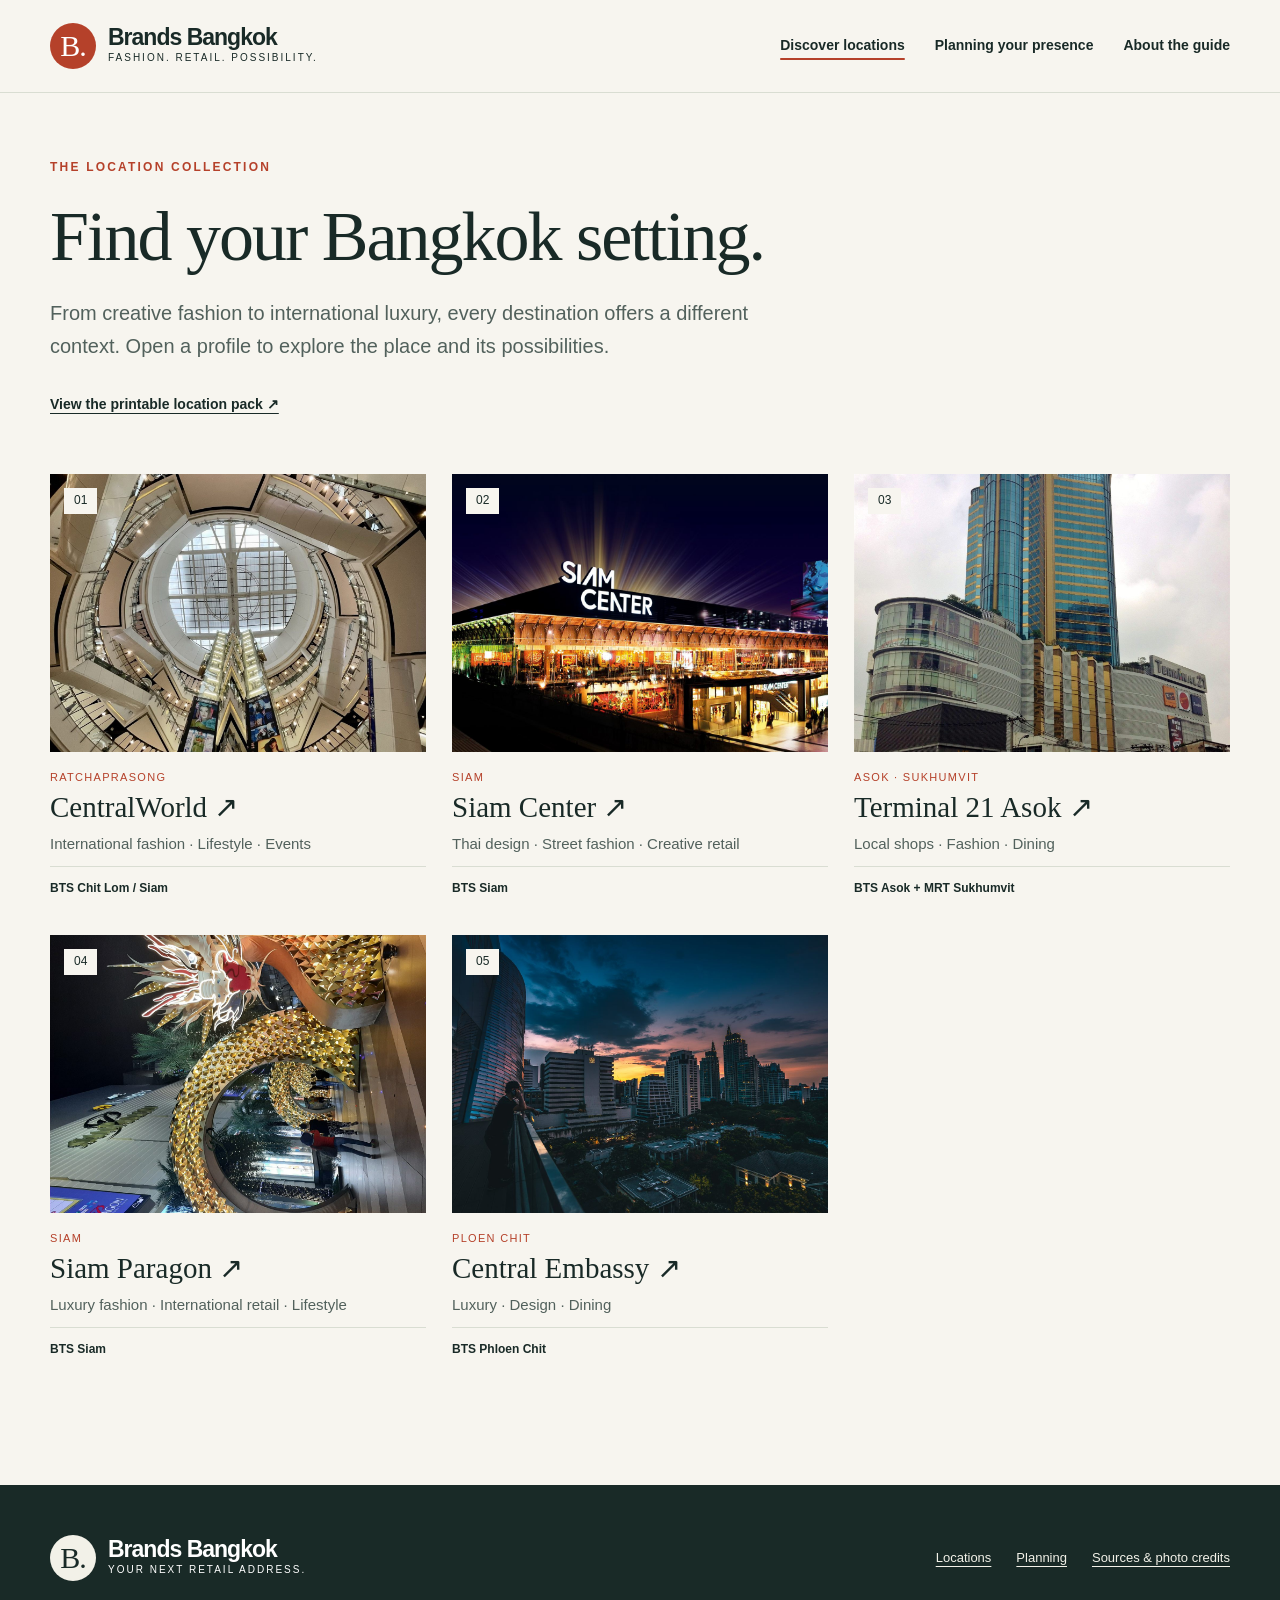
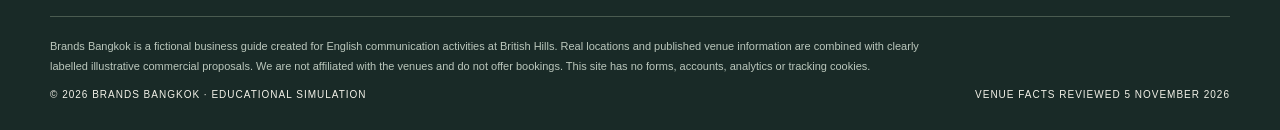
==== locations/index.html @ e3018d57 "Build Brands Bangkok location guide and printable profiles" ====
<!doctype html>
<html lang="en"><head><meta charset="utf-8"><meta name="viewport" content="width=device-width,initial-scale=1"><meta name="description" content="Explore CentralWorld, Siam Center, Terminal 21 Asok, Siam Paragon and Central Embassy."><meta name="theme-color" content="#192a27"><title>Discover locations | Brands Bangkok</title><link rel="icon" href="../assets/favicon.svg" type="image/svg+xml"><link rel="stylesheet" href="../assets/style.css"><script src="../assets/site.js" defer></script></head><body class=""><a class="skip" href="#main">Skip to content</a><header class="header"><div class="wrap header-inner"><a class="brand" href="../index.html" aria-label="Brands Bangkok home"><span class="brand-mark" aria-hidden="true">B.</span><span>Brands Bangkok<small>Fashion. Retail. Possibility.</small></span></a><button class="menu" aria-expanded="false" aria-controls="navigation">Menu</button><nav class="nav" id="navigation" aria-label="Main navigation"><a href="../locations/index.html" aria-current="page">Discover locations</a><a href="../planning.html">Planning your presence</a><a href="../about.html">About the guide</a></nav></div></header><main id="main"><div class="wrap"><section class="page-intro"><p class="eyebrow">The location collection</p><h1>Find your Bangkok setting.</h1><p class="lead">From creative fashion to international luxury, every destination offers a different context. Open a profile to explore the place and its possibilities.</p><div class="actions"><a class="text-link" href="../print-pack.html">View the printable location pack ↗</a></div></section><section class="section" style="padding-top:20px"><div class="location-grid"><a class="location-card" href="../locations/centralworld.html"><figure><img src="../assets/centralworld.jpg" alt="CentralWorld in Bangkok" loading="lazy" width="700" height="520"><span class="number">01</span></figure><p class="area">Ratchaprasong</p><h3>CentralWorld <span aria-hidden="true">↗</span></h3><p>International fashion · Lifestyle · Events</p><div class="rail">BTS Chit Lom / Siam</div></a><a class="location-card" href="../locations/siam-center.html"><figure><img src="../assets/siam-center.jpg" alt="Siam Center in Bangkok" loading="lazy" width="700" height="520"><span class="number">02</span></figure><p class="area">Siam</p><h3>Siam Center <span aria-hidden="true">↗</span></h3><p>Thai design · Street fashion · Creative retail</p><div class="rail">BTS Siam</div></a><a class="location-card" href="../locations/terminal-21-asok.html"><figure><img src="../assets/terminal-21-asok.jpg" alt="Terminal 21 Asok in Bangkok" loading="lazy" width="700" height="520"><span class="number">03</span></figure><p class="area">Asok · Sukhumvit</p><h3>Terminal 21 Asok <span aria-hidden="true">↗</span></h3><p>Local shops · Fashion · Dining</p><div class="rail">BTS Asok + MRT Sukhumvit</div></a><a class="location-card" href="../locations/siam-paragon.html"><figure><img src="../assets/siam-paragon.jpg" alt="Siam Paragon in Bangkok" loading="lazy" width="700" height="520"><span class="number">04</span></figure><p class="area">Siam</p><h3>Siam Paragon <span aria-hidden="true">↗</span></h3><p>Luxury fashion · International retail · Lifestyle</p><div class="rail">BTS Siam</div></a><a class="location-card" href="../locations/central-embassy.html"><figure><img src="../assets/central-embassy.jpg" alt="Central Embassy in Bangkok" loading="lazy" width="700" height="520"><span class="number">05</span></figure><p class="area">Ploen Chit</p><h3>Central Embassy <span aria-hidden="true">↗</span></h3><p>Luxury · Design · Dining</p><div class="rail">BTS Phloen Chit</div></a></div></section></div></main><footer class="footer"><div class="wrap"><div class="footer-top"><a class="brand" href="../index.html"><span class="brand-mark" aria-hidden="true">B.</span><span>Brands Bangkok<small>Your next retail address.</small></span></a><div class="footer-links"><a href="../locations/index.html">Locations</a><a href="../planning.html">Planning</a><a href="../sources.html">Sources &amp; photo credits</a></div></div><p>Brands Bangkok is a fictional business guide created for English communication activities at British Hills. Real locations and published venue information are combined with clearly labelled illustrative commercial proposals. We are not affiliated with the venues and do not offer bookings. This site has no forms, accounts, analytics or tracking cookies.</p><div class="footer-bottom"><span>© 2026 Brands Bangkok · Educational simulation</span><span>Venue facts reviewed 5 November 2026</span></div></div></footer></body></html>
---- assets/style.css ----
:root{--ink:#192a27;--muted:#52615c;--paper:#f7f5ef;--white:#fff;--accent:#b5412a;--line:#d9ddd2;--lime:#e5e9cc;--serif:Georgia,'Times New Roman',serif;--sans:'Segoe UI',Arial,sans-serif}
*{box-sizing:border-box}html{scroll-behavior:smooth;scroll-padding-top:100px}body{margin:0;background:var(--paper);color:var(--ink);font:17px/1.65 var(--sans)}a{color:inherit;text-underline-offset:4px}a:hover{color:var(--accent)}button,input{font:inherit}img{display:block;max-width:100%}button,a{-webkit-tap-highlight-color:transparent}a:focus-visible,button:focus-visible{outline:3px solid var(--accent);outline-offset:5px}.skip{position:absolute;left:12px;top:-100px;z-index:100;background:white;padding:12px}.skip:focus{top:12px}
.wrap{width:min(1180px,calc(100% - 80px));margin-inline:auto}.header{border-bottom:1px solid var(--line);background:var(--paper);position:sticky;top:0;z-index:20}.header-inner{display:flex;align-items:center;justify-content:space-between;gap:28px;min-height:92px}.brand{text-decoration:none;display:flex;gap:12px;align-items:center;line-height:1.05;font-weight:750;letter-spacing:-1px;font-size:23px}.brand-mark{display:flex;align-items:center;justify-content:center;background:var(--accent);color:#fff;font:30px var(--serif);height:46px;width:46px;border-radius:50%}.brand small{display:block;font:10px/1.8 var(--sans);letter-spacing:2px;text-transform:uppercase}.nav{display:flex;gap:30px;align-items:center}.nav a{text-decoration:none;font-size:14px;font-weight:600}.nav a[aria-current=page]{text-decoration:underline;text-decoration-color:var(--accent);text-decoration-thickness:2px;text-underline-offset:8px}.nav .nav-cta{border:1px solid var(--ink);padding:9px 17px}.menu{display:none;background:transparent;border:1px solid var(--line);padding:8px 13px;cursor:pointer}
.eyebrow{font-size:12px;text-transform:uppercase;letter-spacing:2.2px;font-weight:700;color:var(--accent);margin:0 0 20px}.hero{display:grid;grid-template-columns:1fr 1fr;min-height:640px;padding-top:42px;padding-bottom:48px;gap:50px;align-items:center}.hero h1{font:clamp(48px,5.5vw,82px)/1.03 var(--serif);letter-spacing:-2.6px;margin:0 0 28px;font-weight:400}.hero h1 em{color:var(--accent);font-style:italic}.hero .lead{font-size:19px;line-height:1.65;max-width:490px}.lead{font-size:20px;line-height:1.65;color:var(--muted);max-width:760px}.hero-photo{position:relative;align-self:stretch;min-height:520px;overflow:hidden;border-radius:160px 0 0 0;background:#293c3b}.hero-photo img{height:100%;width:100%;object-fit:cover;position:absolute;inset:0}.photo-label{position:absolute;bottom:20px;left:22px;color:white;background:rgba(14,28,30,.8);font-size:12px;padding:9px 14px;z-index:1}.actions{display:flex;gap:22px;flex-wrap:wrap;align-items:center;margin-top:30px}.button{display:inline-flex;align-items:center;justify-content:center;gap:24px;padding:13px 23px;background:var(--ink);color:#fff;border:1px solid var(--ink);text-decoration:none;font-size:14px;font-weight:650;cursor:pointer}.button:hover{background:var(--accent);border-color:var(--accent);color:#fff}.button.light{background:transparent;color:var(--ink)}.button.light:hover{background:var(--ink);color:white}.text-link{font-size:14px;font-weight:650}.strap{display:flex;justify-content:space-between;gap:20px;padding:22px 0;border-block:1px solid var(--line);font-size:12px;text-transform:uppercase;letter-spacing:1.5px}.strap span{display:flex;gap:12px;align-items:center}.dot{height:7px;width:7px;background:var(--accent);border-radius:50%}
section.section{padding:80px 0}.section-heading{display:flex;justify-content:space-between;align-items:end;gap:30px;margin-bottom:35px}.section-heading h2,h2.section-title{font:44px/1.15 var(--serif);font-weight:400;margin:0;letter-spacing:-1px}.section-heading p{max-width:420px;font-size:16px;color:var(--muted);margin:0}.location-grid{display:grid;grid-template-columns:repeat(3,1fr);gap:36px 26px}.location-card{text-decoration:none;display:block}.location-card figure{margin:0;overflow:hidden;background:#d9ddd2;aspect-ratio:1.35;position:relative}.location-card img{width:100%;height:100%;object-fit:cover;transition:transform .4s ease}.location-card:hover img{transform:scale(1.04)}.location-card .number{position:absolute;top:14px;left:14px;background:var(--paper);padding:3px 10px;font-size:12px}.location-card .area{font-size:11px;text-transform:uppercase;letter-spacing:1.3px;color:var(--accent);margin:16px 0 3px}.location-card h3{font:29px/1.2 var(--serif);margin:0 0 8px}.location-card p{font-size:15px;color:var(--muted);margin:0 0 9px}.location-card .rail{border-top:1px solid var(--line);padding-top:12px;font-size:12px;font-weight:600}.feature{background:var(--lime);padding:55px;display:grid;grid-template-columns:1fr 1fr;gap:70px}.feature h2{font:42px/1.15 var(--serif);font-weight:400;margin:0 0 20px}.feature p{color:#3e5145;margin:0 0 20px}.feature .feature-list{display:grid;gap:20px}.feature-list article{border-top:1px solid #bbc4a8;padding-top:16px}.feature-list h3{font-size:17px;margin:0 0 4px}.feature-list p{font-size:15px;margin:0}
.page-intro{padding:65px 0 38px}.page-intro h1{font:clamp(44px,6vw,70px)/1.1 var(--serif);font-weight:400;letter-spacing:-2px;margin:0 0 22px}.breadcrumb{font-size:12px;color:var(--muted);margin:28px 0}.breadcrumb a{color:inherit}.venue-hero{position:relative;height:410px;background:var(--ink);overflow:hidden}.venue-hero img{width:100%;height:100%;object-fit:cover}.venue-top{display:flex;justify-content:space-between;align-items:center;margin-bottom:20px;gap:20px}.venue-top .eyebrow{margin:0}.page-intro.venue-intro{padding-top:22px}.venue-title{display:grid;grid-template-columns:1fr 1fr;gap:65px;align-items:center}.venue-title h1{font-size:clamp(44px,5vw,65px);margin:0 0 12px}.venue-title .tagline{font:25px/1.3 var(--serif);margin:0}.venue-title .lead{font-size:18px}.facts{display:grid;grid-template-columns:1fr 1fr 1fr;border-block:1px solid var(--line);margin-top:30px;padding:20px 0;gap:30px}.facts dt{font-size:11px;text-transform:uppercase;letter-spacing:1.5px;color:var(--muted)}.facts dd{margin:5px 0 0;font-size:15px;font-weight:600}.venue-content{display:grid;grid-template-columns:minmax(0,1.65fr) minmax(280px,1fr);gap:75px;padding:52px 0 70px}.prose h2{font:30px/1.2 var(--serif);font-weight:400;margin:0 0 15px}.prose p{margin:0 0 33px;color:#374942;line-height:1.8}.prose h3{font:23px var(--serif);font-weight:400}.offer{background:var(--white);border-top:4px solid var(--accent);padding:30px;align-self:start}.offer .eyebrow{font-size:10px;margin-bottom:13px}.offer h2{font:30px/1.2 var(--serif);margin:0 0 15px;font-weight:400}.offer p{font-size:14px;line-height:1.7}.offer .price{font-size:31px;line-height:1.2;font-weight:700;letter-spacing:-1px;margin:20px 0 4px}.offer .price small{font-size:12px;letter-spacing:0;font-weight:400}.offer dl{margin:24px 0}.offer dl div{display:flex;justify-content:space-between;border-bottom:1px solid var(--line);padding:9px 0;gap:18px;font-size:13px}.offer dd{margin:0;font-weight:650}.offer .disclosure{font-size:11px;color:var(--muted);border-top:1px solid var(--line);padding-top:17px}.check{padding:25px 28px;background:var(--lime);border-left:3px solid #63794c;margin:15px 0 35px}.check h2{font-size:25px}.check p{font-size:15px;margin:0}.source-detail{border-top:1px solid var(--line);padding:18px 0;font-size:13px}.source-detail summary{cursor:pointer;font-weight:600}.source-detail ul{padding-left:19px}.photo-credit{font-size:11px;color:var(--muted);margin:10px 0 0}.related{padding-top:50px;border-top:1px solid var(--line)}.related .location-grid{grid-template-columns:repeat(2,1fr)}.related .location-card figure{aspect-ratio:2}
.editorial{max-width:800px;margin:0 auto;padding-bottom:70px}.editorial h2{font:34px/1.3 var(--serif);font-weight:400;margin:44px 0 15px}.editorial p{color:#374942}.editorial li{margin-bottom:10px}.editorial .steps{counter-reset:steps;list-style:none;padding:0}.steps li{counter-increment:steps;border-top:1px solid var(--line);padding:25px 0 25px 55px;position:relative}.steps li:before{content:'0' counter(steps);position:absolute;left:0;color:var(--accent);font-size:14px}.steps h2{margin:0 0 10px;font-size:27px}.steps p{margin:0}.source-block{border-top:1px solid var(--line);padding:20px 0}.source-block h2{font-size:27px;margin:0 0 10px}.source-block li{font-size:15px}.note{border-left:3px solid var(--accent);padding:16px 22px;background:#eeece4;font-size:14px}.footer{background:var(--ink);color:#f2f1e8;margin-top:45px;padding:50px 0 26px}.footer-top{display:flex;justify-content:space-between;gap:30px;border-bottom:1px solid #4a5b50;padding-bottom:35px;margin-bottom:20px}.footer .brand{color:white}.footer .brand-mark{background:#f2f1e8;color:var(--ink)}.footer-links{display:flex;gap:25px;align-items:center;font-size:13px;flex-wrap:wrap}.footer p{font-size:11px;line-height:1.8;color:#bbc7bc;max-width:900px}.footer-bottom{display:flex;justify-content:space-between;gap:20px;font-size:10px;text-transform:uppercase;letter-spacing:1px}
@media(min-width:950px){.location-grid .location-card:nth-child(4),.location-grid .location-card:nth-child(5){grid-column:span 1}}@media(max-width:950px){.wrap{width:calc(100% - 44px)}.hero{gap:28px;min-height:560px}.hero-photo{min-height:480px;border-top-left-radius:120px}.hero h1{font-size:60px}.location-grid{grid-template-columns:repeat(2,1fr)}.feature{gap:35px;padding:35px}.venue-content{gap:35px}.venue-title{gap:30px}.nav{gap:18px}.nav a{font-size:12px}}@media(max-width:650px){body{font-size:16px}.wrap{width:calc(100% - 36px)}.header-inner{min-height:76px;flex-wrap:wrap;gap:0}.brand{font-size:20px}.brand-mark{height:39px;width:39px;font-size:25px}.brand small{font-size:8px}.menu{display:block;font-size:12px}.nav{width:100%;display:flex;flex-wrap:wrap;gap:16px;padding:15px 0;border-top:1px solid var(--line)}.nav a{font-size:13px}.nav .nav-cta{padding:5px 10px}.js .nav{display:none}.js .nav.open{display:flex}.hero{grid-template-columns:1fr;gap:30px;padding-top:36px}.hero h1{font-size:57px;letter-spacing:-2px}.hero .lead{font-size:17px}.hero-photo{min-height:340px;border-top-left-radius:95px}.strap{flex-wrap:wrap;gap:12px;font-size:10px;justify-content:flex-start}.section-heading{display:block}.section-heading h2,h2.section-title{font-size:36px;margin-bottom:18px}.section-heading p{font-size:15px}.location-grid{grid-template-columns:1fr;gap:35px}.location-card h3{font-size:28px}.location-card figure{aspect-ratio:1.55}.feature{grid-template-columns:1fr;gap:25px;padding:28px}.feature h2{font-size:34px}.section.section{padding:52px 0}.venue-title{grid-template-columns:1fr;gap:10px}.venue-title h1{font-size:49px}.venue-hero{height:270px}.venue-content{grid-template-columns:1fr;gap:20px;padding-top:35px}.facts{grid-template-columns:1fr;gap:14px}.facts dt{display:inline}.facts dd{display:block;margin:3px 0}.venue-top{align-items:flex-start}.venue-top .button{font-size:11px;padding:8px 12px;white-space:nowrap}.venue-top .eyebrow{font-size:10px;letter-spacing:1px}.related .location-grid{grid-template-columns:1fr}.footer-top{flex-direction:column}.footer-links{gap:16px}.page-intro{padding-top:40px}.page-intro h1{font-size:49px}.lead{font-size:18px}.footer-bottom{flex-wrap:wrap}.eyebrow{font-size:10px}.offer{padding:25px}}
@media(prefers-reduced-motion:reduce){html{scroll-behavior:auto}*,*:before,*:after{transition:none!important;animation:none!important}}
@media print{@page{size:A4;margin:15mm}body{background:white;font:10pt/1.5 Arial,sans-serif;color:#111}.wrap{width:100%}.header{position:static;border-bottom:1px solid #999}.header-inner{min-height:55px}.brand{font-size:17pt}.brand-mark{height:32px;width:32px;font-size:20pt}.nav,.menu,.skip,.actions,.strap,.footer-links,.print-button,.related,.hero-photo,.photo-label{display:none!important}.page-intro{padding:18px 0}.page-intro h1,.venue-title h1{font-size:30pt;letter-spacing:0}.venue-title{display:block}.venue-title .lead{font-size:11pt}.venue-hero{height:130px}.venue-hero img{object-fit:cover}.facts{grid-template-columns:repeat(3,1fr);gap:15px;margin-top:15px;padding:10px 0}.facts dd{font-size:9pt}.venue-content{display:block;padding:20px 0}.prose h2{font-size:17pt;margin-bottom:7px;break-after:avoid}.prose p{margin-bottom:17px;line-height:1.55}.offer{border:1px solid #888;border-top:3px solid #333;padding:18px;break-inside:avoid;margin-top:20px}.offer h2{font-size:20pt}.offer p{font-size:9pt}.offer .price{font-size:22pt}.offer dl{margin:10px 0}.offer dl div{padding:5px 0}.offer .disclosure{font-size:8pt}.check{background:transparent;border:1px solid #aaa;padding:15px;break-inside:avoid}.check p{font-size:10pt}.source-detail{display:none}.photo-credit{font-size:7pt}.footer{background:white;color:#333;margin-top:15px;padding:10px 0;border-top:1px solid #999}.footer-top{display:none}.footer p{font-size:8pt;color:#333}.footer-bottom{font-size:7pt}.location-grid{grid-template-columns:1fr 1fr}.location-card{break-inside:avoid}.location-card figure{height:120px;aspect-ratio:auto}.location-card h3{font-size:17pt}.hero{display:block;min-height:0;padding:20px 0}.hero h1{font-size:35pt}.hero .lead{font-size:11pt}.section.section{padding:25px 0}.section-heading h2{font-size:23pt}.feature{display:block;background:transparent;border:1px solid #aaa;padding:20px}.feature h2{font-size:23pt}.source-block{break-inside:avoid}a{color:#111}.editorial{padding:0}}
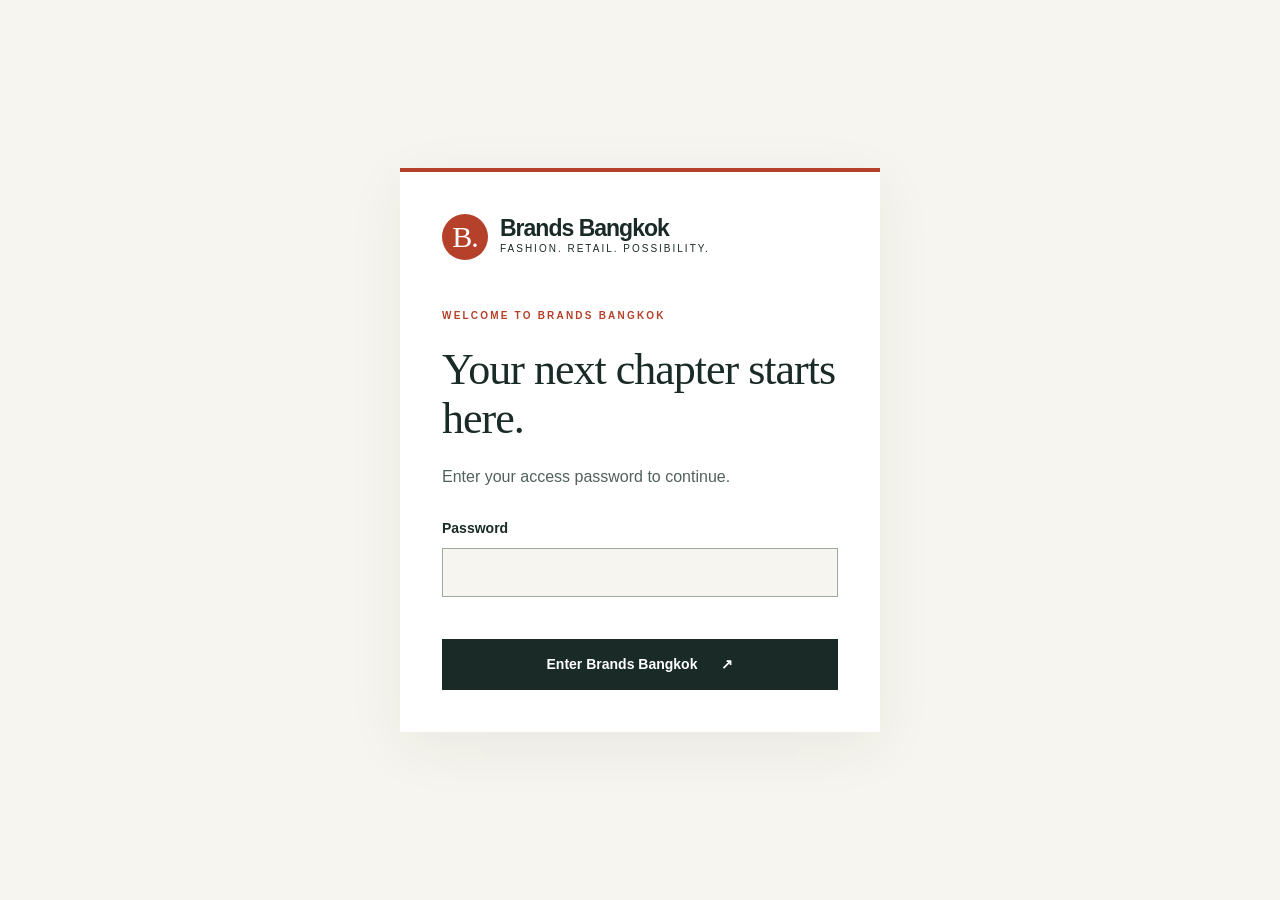
==== commit 2201abda: "Add visitor password gate and simplify Brands Bangkok promotional copy" ====
--- a/locations/index.html
+++ b/locations/index.html
@@ -1,2 +1,2 @@
 <!doctype html>
-<html lang="en"><head><meta charset="utf-8"><meta name="viewport" content="width=device-width,initial-scale=1"><meta name="description" content="Explore CentralWorld, Siam Center, Terminal 21 Asok, Siam Paragon and Central Embassy."><meta name="theme-color" content="#192a27"><title>Discover locations | Brands Bangkok</title><link rel="icon" href="../assets/favicon.svg" type="image/svg+xml"><link rel="stylesheet" href="../assets/style.css"><script src="../assets/site.js" defer></script></head><body class=""><a class="skip" href="#main">Skip to content</a><header class="header"><div class="wrap header-inner"><a class="brand" href="../index.html" aria-label="Brands Bangkok home"><span class="brand-mark" aria-hidden="true">B.</span><span>Brands Bangkok<small>Fashion. Retail. Possibility.</small></span></a><button class="menu" aria-expanded="false" aria-controls="navigation">Menu</button><nav class="nav" id="navigation" aria-label="Main navigation"><a href="../locations/index.html" aria-current="page">Discover locations</a><a href="../planning.html">Planning your presence</a><a href="../about.html">About the guide</a></nav></div></header><main id="main"><div class="wrap"><section class="page-intro"><p class="eyebrow">The location collection</p><h1>Find your Bangkok setting.</h1><p class="lead">From creative fashion to international luxury, every destination offers a different context. Open a profile to explore the place and its possibilities.</p><div class="actions"><a class="text-link" href="../print-pack.html">View the printable location pack ↗</a></div></section><section class="section" style="padding-top:20px"><div class="location-grid"><a class="location-card" href="../locations/centralworld.html"><figure><img src="../assets/centralworld.jpg" alt="CentralWorld in Bangkok" loading="lazy" width="700" height="520"><span class="number">01</span></figure><p class="area">Ratchaprasong</p><h3>CentralWorld <span aria-hidden="true">↗</span></h3><p>International fashion · Lifestyle · Events</p><div class="rail">BTS Chit Lom / Siam</div></a><a class="location-card" href="../locations/siam-center.html"><figure><img src="../assets/siam-center.jpg" alt="Siam Center in Bangkok" loading="lazy" width="700" height="520"><span class="number">02</span></figure><p class="area">Siam</p><h3>Siam Center <span aria-hidden="true">↗</span></h3><p>Thai design · Street fashion · Creative retail</p><div class="rail">BTS Siam</div></a><a class="location-card" href="../locations/terminal-21-asok.html"><figure><img src="../assets/terminal-21-asok.jpg" alt="Terminal 21 Asok in Bangkok" loading="lazy" width="700" height="520"><span class="number">03</span></figure><p class="area">Asok · Sukhumvit</p><h3>Terminal 21 Asok <span aria-hidden="true">↗</span></h3><p>Local shops · Fashion · Dining</p><div class="rail">BTS Asok + MRT Sukhumvit</div></a><a class="location-card" href="../locations/siam-paragon.html"><figure><img src="../assets/siam-paragon.jpg" alt="Siam Paragon in Bangkok" loading="lazy" width="700" height="520"><span class="number">04</span></figure><p class="area">Siam</p><h3>Siam Paragon <span aria-hidden="true">↗</span></h3><p>Luxury fashion · International retail · Lifestyle</p><div class="rail">BTS Siam</div></a><a class="location-card" href="../locations/central-embassy.html"><figure><img src="../assets/central-embassy.jpg" alt="Central Embassy in Bangkok" loading="lazy" width="700" height="520"><span class="number">05</span></figure><p class="area">Ploen Chit</p><h3>Central Embassy <span aria-hidden="true">↗</span></h3><p>Luxury · Design · Dining</p><div class="rail">BTS Phloen Chit</div></a></div></section></div></main><footer class="footer"><div class="wrap"><div class="footer-top"><a class="brand" href="../index.html"><span class="brand-mark" aria-hidden="true">B.</span><span>Brands Bangkok<small>Your next retail address.</small></span></a><div class="footer-links"><a href="../locations/index.html">Locations</a><a href="../planning.html">Planning</a><a href="../sources.html">Sources &amp; photo credits</a></div></div><p>Brands Bangkok is a fictional business guide created for English communication activities at British Hills. Real locations and published venue information are combined with clearly labelled illustrative commercial proposals. We are not affiliated with the venues and do not offer bookings. This site has no forms, accounts, analytics or tracking cookies.</p><div class="footer-bottom"><span>© 2026 Brands Bangkok · Educational simulation</span><span>Venue facts reviewed 5 November 2026</span></div></div></footer></body></html>+<html lang="en" class="access-locked"><head><meta charset="utf-8"><meta name="viewport" content="width=device-width,initial-scale=1"><meta name="robots" content="noindex,nofollow,noarchive"><meta name="description" content="Explore CentralWorld, Siam Center, Terminal 21 Asok, Siam Paragon and Central Embassy."><meta name="theme-color" content="#192a27"><title>Discover locations | Brands Bangkok</title><style>html.access-locked #site-content{display:none!important}#access-gate{display:none}html.access-locked #access-gate{display:grid}</style><script src="../assets/access.js"></script><link rel="icon" href="../assets/favicon.svg" type="image/svg+xml"><link rel="stylesheet" href="../assets/style.css"><script src="../assets/site.js" defer></script></head><body class=""><section id="access-gate" aria-labelledby="access-title"><div class="access-card"><a class="brand" href="../index.html" aria-label="Brands Bangkok"><span class="brand-mark" aria-hidden="true">B.</span><span>Brands Bangkok<small>Fashion. Retail. Possibility.</small></span></a><p class="eyebrow">Welcome to Brands Bangkok</p><h1 id="access-title">Your next chapter starts here.</h1><p>Enter your access password to continue.</p><form id="access-form" action="#"><label for="access-password">Password</label><input id="access-password" type="password" autocomplete="current-password" required aria-describedby="access-error"><p id="access-error" role="alert" aria-live="polite"></p><button class="button" type="submit">Enter Brands Bangkok <span aria-hidden="true">↗</span></button></form><noscript><p>JavaScript is needed to enter this site. Please enable it in your browser.</p></noscript></div></section><div id="site-content"><a class="skip" href="#main">Skip to content</a><header class="header"><div class="wrap header-inner"><a class="brand" href="../index.html" aria-label="Brands Bangkok home"><span class="brand-mark" aria-hidden="true">B.</span><span>Brands Bangkok<small>Fashion. Retail. Possibility.</small></span></a><button class="menu" aria-expanded="false" aria-controls="navigation">Menu</button><nav class="nav" id="navigation" aria-label="Main navigation"><a href="../locations/index.html" aria-current="page">Discover locations</a><a href="../planning.html">Planning your presence</a><a href="../about.html">About us</a></nav></div></header><main id="main"><div class="wrap"><section class="page-intro"><p class="eyebrow">The location collection</p><h1>Find your Bangkok setting.</h1><p class="lead">Five locations. Five different shopping experiences. Explore the shops, transport and retail spaces at each address.</p></section><section class="section" style="padding-top:20px"><div class="location-grid"><a class="location-card" href="../locations/centralworld.html"><figure><img src="../assets/centralworld.jpg" alt="CentralWorld in Bangkok" loading="lazy" width="700" height="520"><span class="number">01</span></figure><p class="area">Ratchaprasong</p><h3>CentralWorld <span aria-hidden="true">↗</span></h3><p>International fashion · Lifestyle · Events</p><div class="rail">BTS Chit Lom / Siam</div></a><a class="location-card" href="../locations/siam-center.html"><figure><img src="../assets/siam-center.jpg" alt="Siam Center in Bangkok" loading="lazy" width="700" height="520"><span class="number">02</span></figure><p class="area">Siam</p><h3>Siam Center <span aria-hidden="true">↗</span></h3><p>Thai design · Street fashion · Creative retail</p><div class="rail">BTS Siam</div></a><a class="location-card" href="../locations/terminal-21-asok.html"><figure><img src="../assets/terminal-21-asok.jpg" alt="Terminal 21 Asok in Bangkok" loading="lazy" width="700" height="520"><span class="number">03</span></figure><p class="area">Asok · Sukhumvit</p><h3>Terminal 21 Asok <span aria-hidden="true">↗</span></h3><p>Local shops · Fashion · Dining</p><div class="rail">BTS Asok + MRT Sukhumvit</div></a><a class="location-card" href="../locations/siam-paragon.html"><figure><img src="../assets/siam-paragon.jpg" alt="Siam Paragon in Bangkok" loading="lazy" width="700" height="520"><span class="number">04</span></figure><p class="area">Siam</p><h3>Siam Paragon <span aria-hidden="true">↗</span></h3><p>Luxury fashion · International retail · Lifestyle</p><div class="rail">BTS Siam</div></a><a class="location-card" href="../locations/central-embassy.html"><figure><img src="../assets/central-embassy.jpg" alt="Central Embassy in Bangkok" loading="lazy" width="700" height="520"><span class="number">05</span></figure><p class="area">Ploen Chit</p><h3>Central Embassy <span aria-hidden="true">↗</span></h3><p>Luxury · Design · Dining</p><div class="rail">BTS Phloen Chit</div></a></div></section></div></main><footer class="footer"><div class="wrap"><div class="footer-top"><a class="brand" href="../index.html"><span class="brand-mark" aria-hidden="true">B.</span><span>Brands Bangkok<small>Your next retail address.</small></span></a><div class="footer-links"><a href="../locations/index.html">Locations</a><a href="../planning.html">Planning</a><a href="../sources.html">Sources &amp; photo credits</a></div></div><div class="footer-bottom"><span>© 2026 Brands Bangkok · Fashion &amp; retail in Bangkok</span><button class="lock-button" data-lock>Lock site</button></div></div></footer></div></body></html>
--- a/assets/style.css
+++ b/assets/style.css
@@ -9,3 +9,18 @@
 @media(min-width:950px){.location-grid .location-card:nth-child(4),.location-grid .location-card:nth-child(5){grid-column:span 1}}@media(max-width:950px){.wrap{width:calc(100% - 44px)}.hero{gap:28px;min-height:560px}.hero-photo{min-height:480px;border-top-left-radius:120px}.hero h1{font-size:60px}.location-grid{grid-template-columns:repeat(2,1fr)}.feature{gap:35px;padding:35px}.venue-content{gap:35px}.venue-title{gap:30px}.nav{gap:18px}.nav a{font-size:12px}}@media(max-width:650px){body{font-size:16px}.wrap{width:calc(100% - 36px)}.header-inner{min-height:76px;flex-wrap:wrap;gap:0}.brand{font-size:20px}.brand-mark{height:39px;width:39px;font-size:25px}.brand small{font-size:8px}.menu{display:block;font-size:12px}.nav{width:100%;display:flex;flex-wrap:wrap;gap:16px;padding:15px 0;border-top:1px solid var(--line)}.nav a{font-size:13px}.nav .nav-cta{padding:5px 10px}.js .nav{display:none}.js .nav.open{display:flex}.hero{grid-template-columns:1fr;gap:30px;padding-top:36px}.hero h1{font-size:57px;letter-spacing:-2px}.hero .lead{font-size:17px}.hero-photo{min-height:340px;border-top-left-radius:95px}.strap{flex-wrap:wrap;gap:12px;font-size:10px;justify-content:flex-start}.section-heading{display:block}.section-heading h2,h2.section-title{font-size:36px;margin-bottom:18px}.section-heading p{font-size:15px}.location-grid{grid-template-columns:1fr;gap:35px}.location-card h3{font-size:28px}.location-card figure{aspect-ratio:1.55}.feature{grid-template-columns:1fr;gap:25px;padding:28px}.feature h2{font-size:34px}.section.section{padding:52px 0}.venue-title{grid-template-columns:1fr;gap:10px}.venue-title h1{font-size:49px}.venue-hero{height:270px}.venue-content{grid-template-columns:1fr;gap:20px;padding-top:35px}.facts{grid-template-columns:1fr;gap:14px}.facts dt{display:inline}.facts dd{display:block;margin:3px 0}.venue-top{align-items:flex-start}.venue-top .button{font-size:11px;padding:8px 12px;white-space:nowrap}.venue-top .eyebrow{font-size:10px;letter-spacing:1px}.related .location-grid{grid-template-columns:1fr}.footer-top{flex-direction:column}.footer-links{gap:16px}.page-intro{padding-top:40px}.page-intro h1{font-size:49px}.lead{font-size:18px}.footer-bottom{flex-wrap:wrap}.eyebrow{font-size:10px}.offer{padding:25px}}
 @media(prefers-reduced-motion:reduce){html{scroll-behavior:auto}*,*:before,*:after{transition:none!important;animation:none!important}}
 @media print{@page{size:A4;margin:15mm}body{background:white;font:10pt/1.5 Arial,sans-serif;color:#111}.wrap{width:100%}.header{position:static;border-bottom:1px solid #999}.header-inner{min-height:55px}.brand{font-size:17pt}.brand-mark{height:32px;width:32px;font-size:20pt}.nav,.menu,.skip,.actions,.strap,.footer-links,.print-button,.related,.hero-photo,.photo-label{display:none!important}.page-intro{padding:18px 0}.page-intro h1,.venue-title h1{font-size:30pt;letter-spacing:0}.venue-title{display:block}.venue-title .lead{font-size:11pt}.venue-hero{height:130px}.venue-hero img{object-fit:cover}.facts{grid-template-columns:repeat(3,1fr);gap:15px;margin-top:15px;padding:10px 0}.facts dd{font-size:9pt}.venue-content{display:block;padding:20px 0}.prose h2{font-size:17pt;margin-bottom:7px;break-after:avoid}.prose p{margin-bottom:17px;line-height:1.55}.offer{border:1px solid #888;border-top:3px solid #333;padding:18px;break-inside:avoid;margin-top:20px}.offer h2{font-size:20pt}.offer p{font-size:9pt}.offer .price{font-size:22pt}.offer dl{margin:10px 0}.offer dl div{padding:5px 0}.offer .disclosure{font-size:8pt}.check{background:transparent;border:1px solid #aaa;padding:15px;break-inside:avoid}.check p{font-size:10pt}.source-detail{display:none}.photo-credit{font-size:7pt}.footer{background:white;color:#333;margin-top:15px;padding:10px 0;border-top:1px solid #999}.footer-top{display:none}.footer p{font-size:8pt;color:#333}.footer-bottom{font-size:7pt}.location-grid{grid-template-columns:1fr 1fr}.location-card{break-inside:avoid}.location-card figure{height:120px;aspect-ratio:auto}.location-card h3{font-size:17pt}.hero{display:block;min-height:0;padding:20px 0}.hero h1{font-size:35pt}.hero .lead{font-size:11pt}.section.section{padding:25px 0}.section-heading h2{font-size:23pt}.feature{display:block;background:transparent;border:1px solid #aaa;padding:20px}.feature h2{font-size:23pt}.source-block{break-inside:avoid}a{color:#111}.editorial{padding:0}}
+
+
+/* Access screen */
+#access-gate{min-height:100svh;place-items:center;padding:36px 20px;background:var(--paper)}
+.access-card{width:min(100%,480px);border-top:4px solid var(--accent);background:white;padding:42px;box-shadow:0 15px 55px #192a2710}
+.access-card .brand{margin-bottom:48px}.access-card h1{font:44px/1.13 var(--serif);font-weight:400;letter-spacing:-1px;margin:0 0 20px}
+.access-card p{color:var(--muted);font-size:16px}.access-card .eyebrow{font-size:10px;color:var(--accent)}
+.access-card label{display:block;font-size:14px;font-weight:600;margin:26px 0 8px}
+.access-card input{display:block;width:100%;border:1px solid #9daaa0;border-radius:0;background:var(--paper);padding:13px 14px;font:18px var(--sans);color:var(--ink)}
+.access-card input:focus-visible{outline:2px solid var(--accent);outline-offset:2px}
+.access-card #access-error{color:#9c291c;min-height:24px;font-size:13px;margin:9px 0}
+.access-card .button{width:100%}.lock-button{border:0;background:transparent;color:inherit;font:inherit;letter-spacing:inherit;text-transform:inherit;text-decoration:underline;text-underline-offset:3px;cursor:pointer;padding:0}
+.currency-note{font-size:12px!important;color:var(--muted)}
+@media(max-width:650px){.access-card{padding:29px}.access-card h1{font-size:37px}.access-card .brand{margin-bottom:36px}}
+@media print{html.access-locked #access-gate{display:block;min-height:0}.access-card{box-shadow:none;border:1px solid #777}.access-card form,.lock-button{display:none}}
